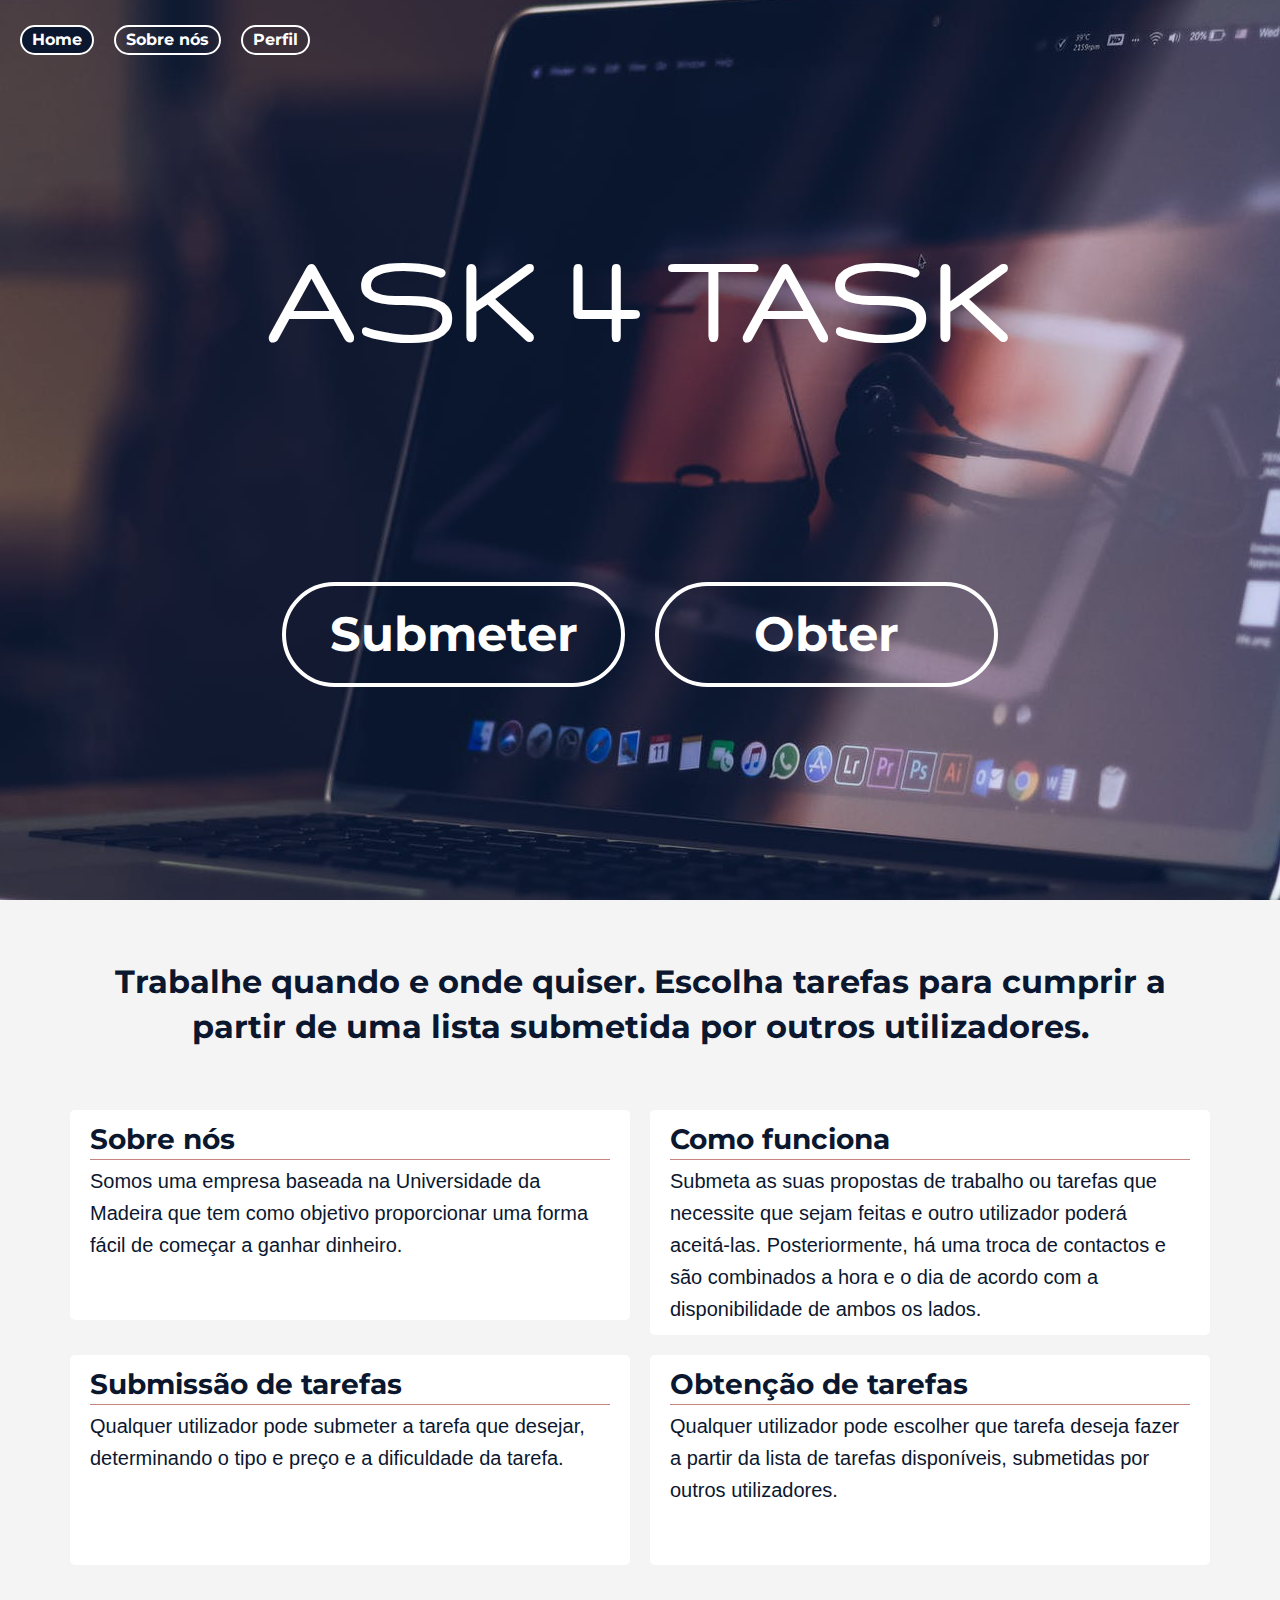
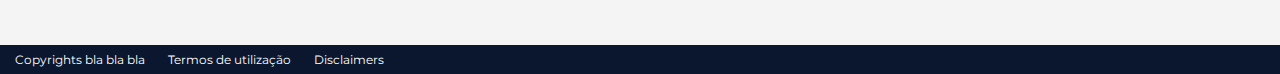
==== index.html @ dac8b2d6 "Ask4Task" ====
<!doctype html>
<html>
  <head>
    <meta charset="utf-8">
    <meta description="Trabalhe quando e onde quiser. Escolha tarefas para cumprir a partir de uma lista submetida por outros utilizadores.">
    <meta http-equiv="x-ua-compatible" content="ie=edge">
    <meta name="viewport" content="width=device-width, initial-scale=1.0">
    <title>Nome do Site</title>
    <link rel="stylesheet" href="css/foundation.css">
    <link rel="stylesheet" href="css/app.css">
    <link href="https://fonts.googleapis.com/css?family=Gruppo|Montserrat" rel="stylesheet">
  </head>
  <body>

<!-- Menu -->
<ul class="dropdown menu" data-dropdown-menu>
  <li class="active"><a href="#">Home</a></li>
  <li><a href="#">Sobre nós</a></li>
  <li><a href="#">Perfil</a></li>
</ul>

<!-- HEADER -->
    <header>
      <div id="block">
        <h1>ASK 4 TASK</h1>
      <div id="buttons">
      <div class="grid-x">
        <section class="cell small-12 medium-6 large-6">
          <div class="single-button">
          <a href="SubmitTask/submittask.html">
            <h2>Submeter</h2>
          </a>
          </div>
        </section>
        <section class="cell small-12 medium-6 large-6">
        <div class="single-button">
          <a href="GetTask/gettask.html">
            <h2>Obter</h2>
          </a>
        </div>
        </section>
      </div>
      </div>
      </div>
    </header>
    <main>
      <section>
        <h1 id="description">Trabalhe quando e onde quiser. Escolha tarefas para cumprir a partir de uma lista submetida por outros utilizadores.</h1>
        <div class="grid-x" id="posts">
          <div class="cell small-12 large-6">
            <div class="post">
              <h2>Sobre nós</h2>
              <p>Somos uma empresa baseada na Universidade da Madeira que tem como objetivo proporcionar uma forma fácil de começar a ganhar dinheiro.</p>
            </div>
          </div>
          <div class="cell small-12 large-6">
            <div class="post">
              <h2>Como funciona</h2>
              <p>Submeta as suas propostas de trabalho ou tarefas que necessite que sejam feitas e outro utilizador poderá aceitá-las. Posteriormente, há uma troca de contactos e são combinados a hora e o dia de acordo com a disponibilidade de ambos os lados.</p>
            </div>
          </div>
          <div class="cell small-12 large-6">
            <div class="post">
              <h2>Submissão de tarefas</h2>
              <p>Qualquer utilizador pode submeter a tarefa que desejar, determinando o tipo e preço e a dificuldade da tarefa.</p>
            </div>
          </div>
          <div class="cell small-12 large-6">
            <div class="post">
              <h2>Obtenção de tarefas</h2>
              <p>Qualquer utilizador pode escolher que tarefa deseja fazer a partir da lista de tarefas disponíveis, submetidas por outros utilizadores.</p>
            </div>
          </div>
        </div>
      </section>
    </main>
    <script src="js/vendor/jquery.js"></script>
    <script src="js/vendor/what-input.js"></script>
    <script src="js/vendor/foundation.js"></script>
    <script src="js/app.js"></script>
  </body>
  <footer id="main-footer">
      <ul>
        <li>
          Copyrights bla bla bla
        </li>
        <li>
          Termos de utilização
        </li>
        <li>
          Disclaimers
        </li>
      </ul>
  </footer>
</html>
---- css/app.css ----
/* CSS document */

body {
	background: #f4f4f4;
	margin: 0 !important;
	padding: 0 !important;
	font-family: 'Montserrat', sans-serif;
	font-size: 16px;
	color: #0b172f;
}

h1, h2, h3, h4, h5 {
	font-family: 'Montserrat', sans-serif;
	font-weight: bold;
	color: #0b172f;
}

p {
	font-family: arial;
	font-size: 0.9em;
	margin: 0px !important;
}

ul {
	margin: 0 !important;
	padding: 0 !important;
	list-style-type: none;
}

img {
	max-width: 100%;
}

* {
	box-sizing: border-box;
}

.dropdown.menu {
	font-family: 'Montserrat', sans-serif !important;
	font-weight: bold;
	padding: 25px 20px 0 20px !important;
}

.menu {
	background: none;
	position: absolute;
	width: 100%;
}

.menu li {
	margin-right: 20px;
}
.menu a {
	padding: 5px 10px!important;
	border-radius: 50px;
	border: 2px solid white;
}

.menu a:link, a:visited {
	color: white;
	text-decoration: none;
}

.menu a:hover {
	background: #0b172f;
	text-decoration: none;
	transform: scale(1.1);
}

.menu .active a {
	background: #0b172f !important;
}
/* Formatação do website */

/* H E A D E R */

header {
	background: #0b172f;
	background: cover;
	background: url(../Images/pexels-photo-1229861.jpeg) no-repeat center fixed;
	display: flex;
	height: 100vh;
	color: white;
}

header div#block {
	display: block;
	text-align: center;
	max-width: 1400px;
	margin: auto;
	padding: 30px;
}

header h1 {
	font-family: 'Gruppo', cursive;
	color: white;
	font-size: 15vmin;
	animation: 1s cubic-bezier(0.25, 0.46, 0.45, 0.94) both title-enter;
}

header h2 {
	padding: 5px;
	margin: 0;
	font-size: 2em;
	color: white;
}

header div#buttons {
	margin-top: 30%;
	animation: 1s .25s cubic-bezier(0.25, 0.46, 0.45, 0.94) both title-enter;
	transition: .3s ease;
}

header div.single-button {
	text-align: center;
	border-radius: 100px;
	border: 4px solid white;
	margin: 10px 15px;
}

/*header button links*/
header a:link, a:visited {
	color: white;
	text-align: center; 
	text-decoration: none;
}

/*button hover*/
header div.single-button:hover {
	background: #0b172f;
	transform: scale(0.95);
}

/* M A I N */

main {
	margin: 30px 10px 10px 10px;
}

main h2 {
	font-size: 1.25em;
	margin: 0;
	margin-bottom: 5px;
	border-bottom: 1px solid #c6857d;
}

main #description {
	font-size: 1.250em;
	text-align: center;
	padding: 0 10px;
	margin-bottom: 20px;
	transition: .3s ease;
}

.post {
	background: #fff;
	border-radius: 5px;
	padding: 10px;
	margin: 10px;
	transition: .3s ease;
}

/* F O O T E R */

footer#main-footer {
	margin: 10px 0 0 0;
	background: #0b172f;
	padding: 5px;
	font-size: 0.6em;
	text-align: center;
	color: #fff;
}

footer#main-footer ul li {
	display: inline-block;
	margin: 0 10px;
}

 /* Aside links */
aside a:link, a:visited {
	color: white;
	text-decoration: none;
}










/* Keyframes */

@keyframes title-enter {
	0% {
	    opacity: 0;
	    transform: translateY(30px);
	}
	100% {
	    opacity: 1;
	    transform: translateY(0);
	}
}












/* Media Queries for Desktop */
@media screen and (min-width: 1024px) {

p {
	font-size: 1.25em;
}

/* header */

header div#buttons{
	margin-top: 20vh;
}

header div.single-button {
	transition: .3s ease;
}

header h2 {
	font-size: 3em;
	padding: 15px 5px;
}

/* main */

main {
	max-width: 1400px;
	margin: 0 auto;
	padding: 60px;
}

main h2 {
	font-size: 1.75em;
}

main h1#description {
	font-size: 2em;
	margin-bottom: 50px;
}

main div.post {
	min-height: 210px;
	padding: 10px 20px;
}

main div.single-category {
	margin: 10px;
}
/* footer */

footer#main-footer {
	font-size: 0.75em;
	text-align: left;
}
}
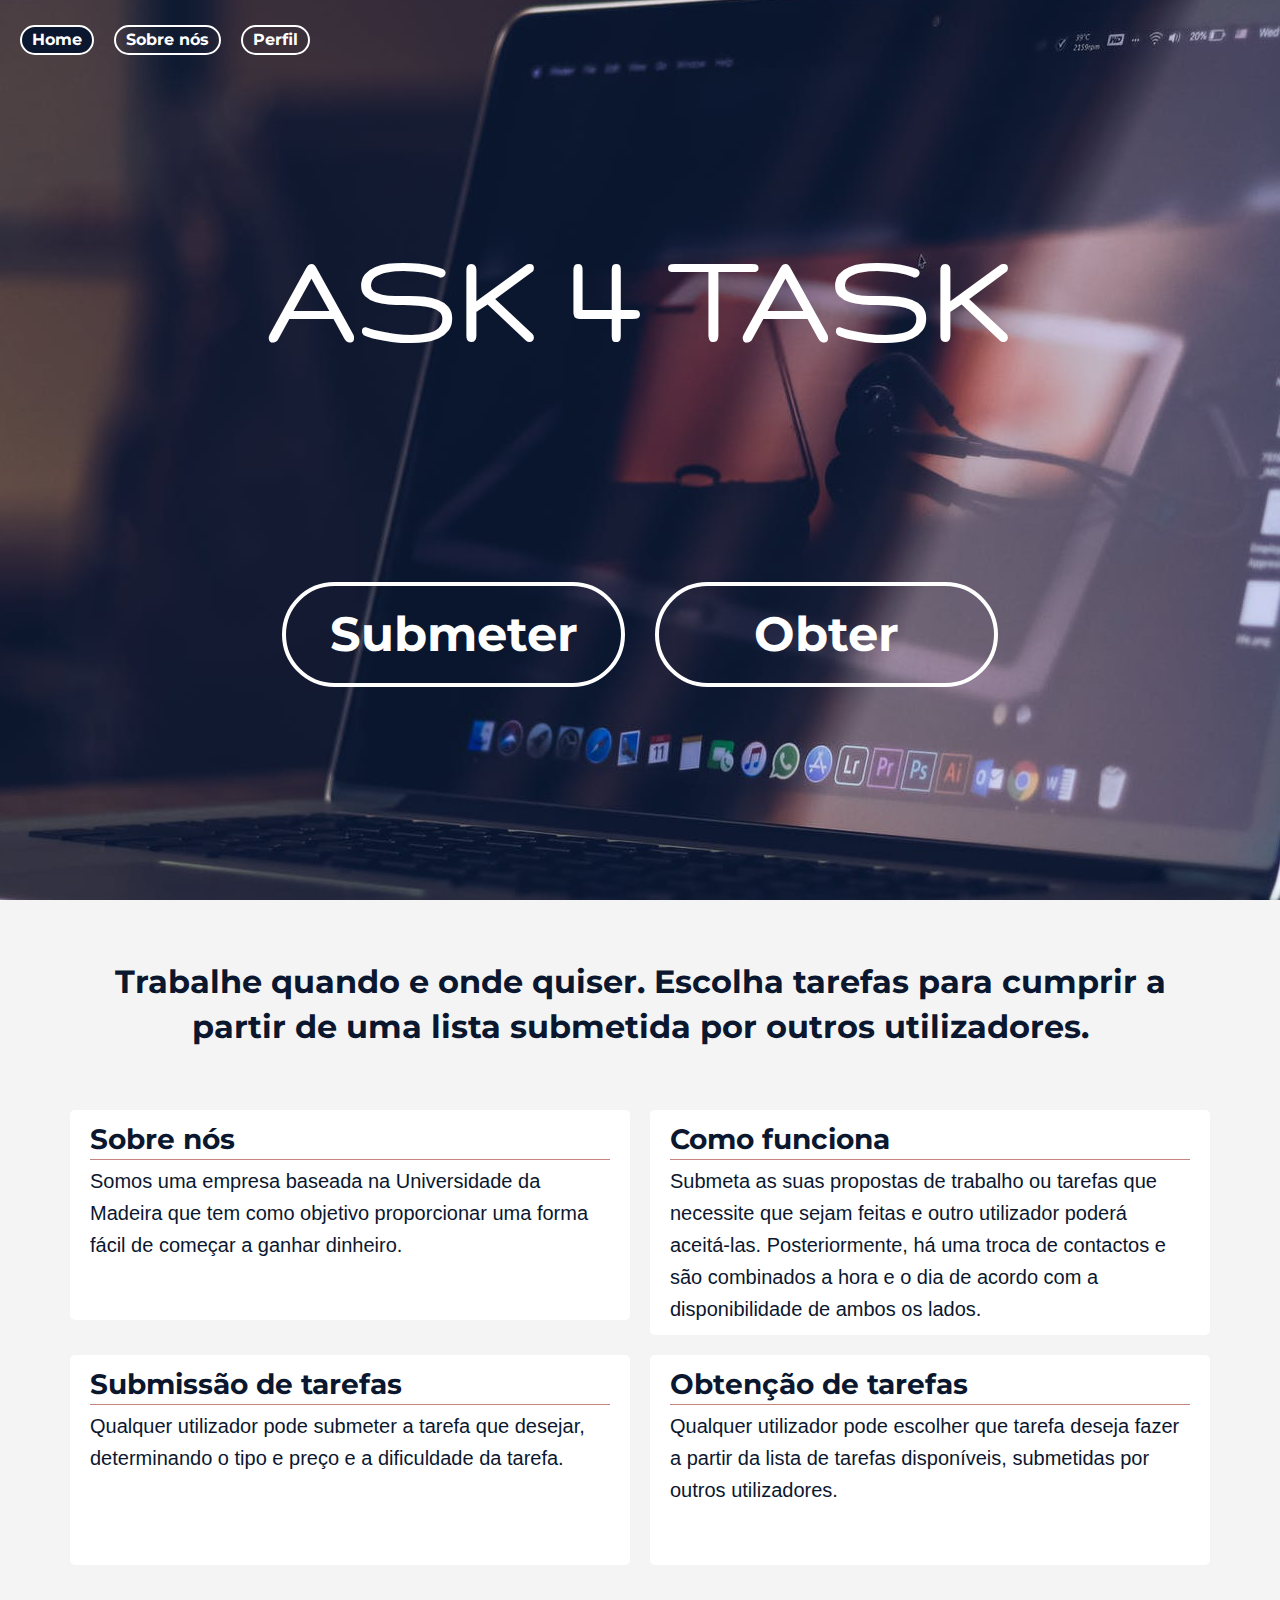
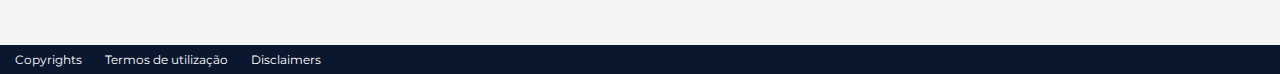
==== commit 2c49295d: "Update index.html" ====
--- a/index.html
+++ b/index.html
@@ -82,7 +82,7 @@
   <footer id="main-footer">
       <ul>
         <li>
-          Copyrights bla bla bla
+          Copyrights
         </li>
         <li>
           Termos de utilização
--- a/css/app.css
+++ b/css/app.css
@@ -76,7 +76,6 @@
 
 header {
 	background: #0b172f;
-	background: cover;
 	background: url(../Images/pexels-photo-1229861.jpeg) no-repeat center fixed;
 	display: flex;
 	height: 100vh;
@@ -108,7 +107,6 @@
 header div#buttons {
 	margin-top: 30%;
 	animation: 1s .25s cubic-bezier(0.25, 0.46, 0.45, 0.94) both title-enter;
-	transition: .3s ease;
 }
 
 header div.single-button {
@@ -149,7 +147,6 @@
 	text-align: center;
 	padding: 0 10px;
 	margin-bottom: 20px;
-	transition: .3s ease;
 }
 
 .post {
@@ -157,7 +154,6 @@
 	border-radius: 5px;
 	padding: 10px;
 	margin: 10px;
-	transition: .3s ease;
 }
 
 /* F O O T E R */
@@ -222,6 +218,10 @@
 	font-size: 1.25em;
 }
 
+.menu a {
+	transition: .3s ease;
+}
+
 /* header */
 
 header div#buttons{
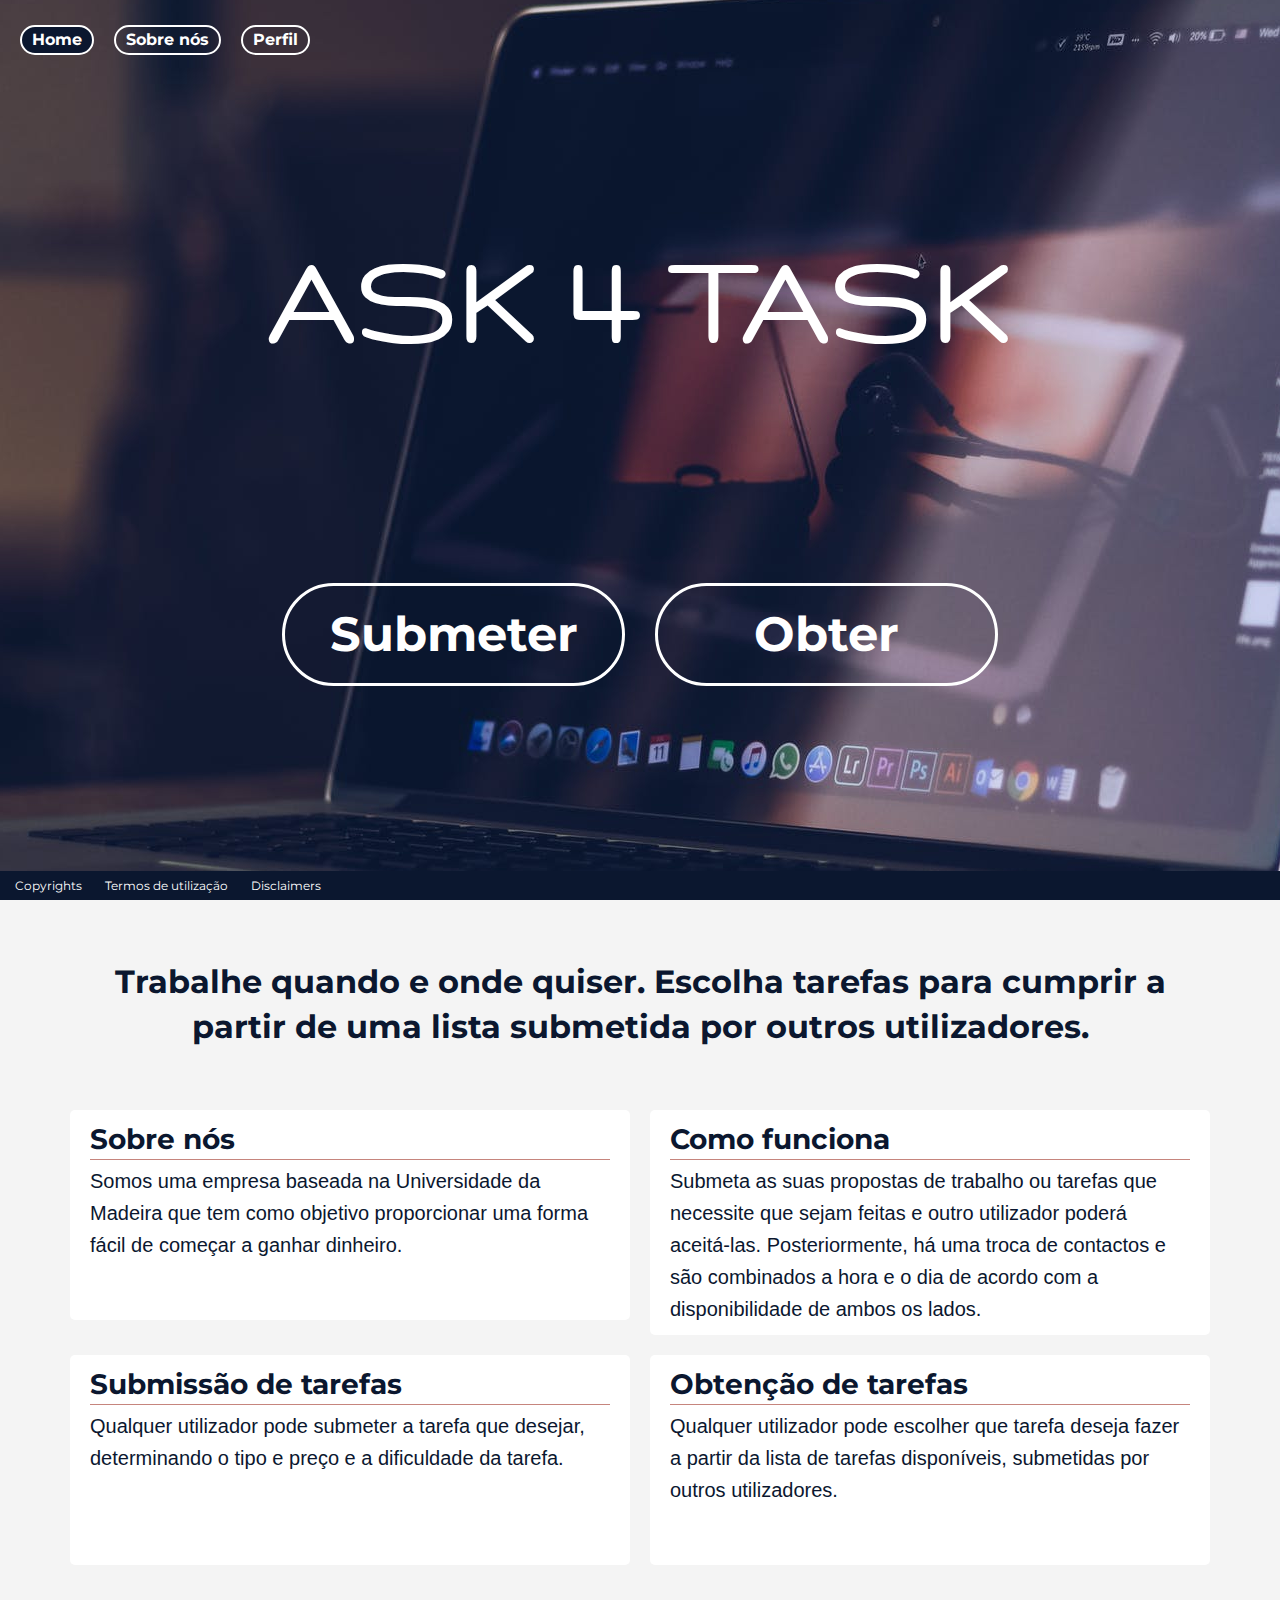
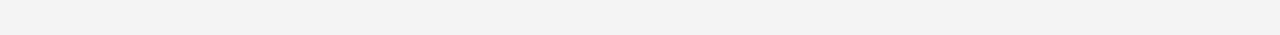
==== commit 89de9a62: "cleanup" ====
--- a/index.html
+++ b/index.html
@@ -20,6 +20,7 @@
 </ul>
 
 <!-- HEADER -->
+
     <header>
       <div id="block">
         <h1>ASK 4 TASK</h1>
@@ -43,6 +44,9 @@
       </div>
       </div>
     </header>
+
+<!-- MAIN -->
+
     <main>
       <section>
         <h1 id="description">Trabalhe quando e onde quiser. Escolha tarefas para cumprir a partir de uma lista submetida por outros utilizadores.</h1>
@@ -79,6 +83,9 @@
     <script src="js/vendor/foundation.js"></script>
     <script src="js/app.js"></script>
   </body>
+
+<!-- FOOTER -->
+
   <footer id="main-footer">
       <ul>
         <li>
--- a/css/app.css
+++ b/css/app.css
@@ -112,7 +112,7 @@
 header div.single-button {
 	text-align: center;
 	border-radius: 100px;
-	border: 4px solid white;
+	border: 3px solid white;
 	margin: 10px 15px;
 }
 
@@ -165,6 +165,9 @@
 	font-size: 0.6em;
 	text-align: center;
 	color: #fff;
+	position: fixed;
+	bottom: 0;
+	width: 100%;
 }
 
 footer#main-footer ul li {
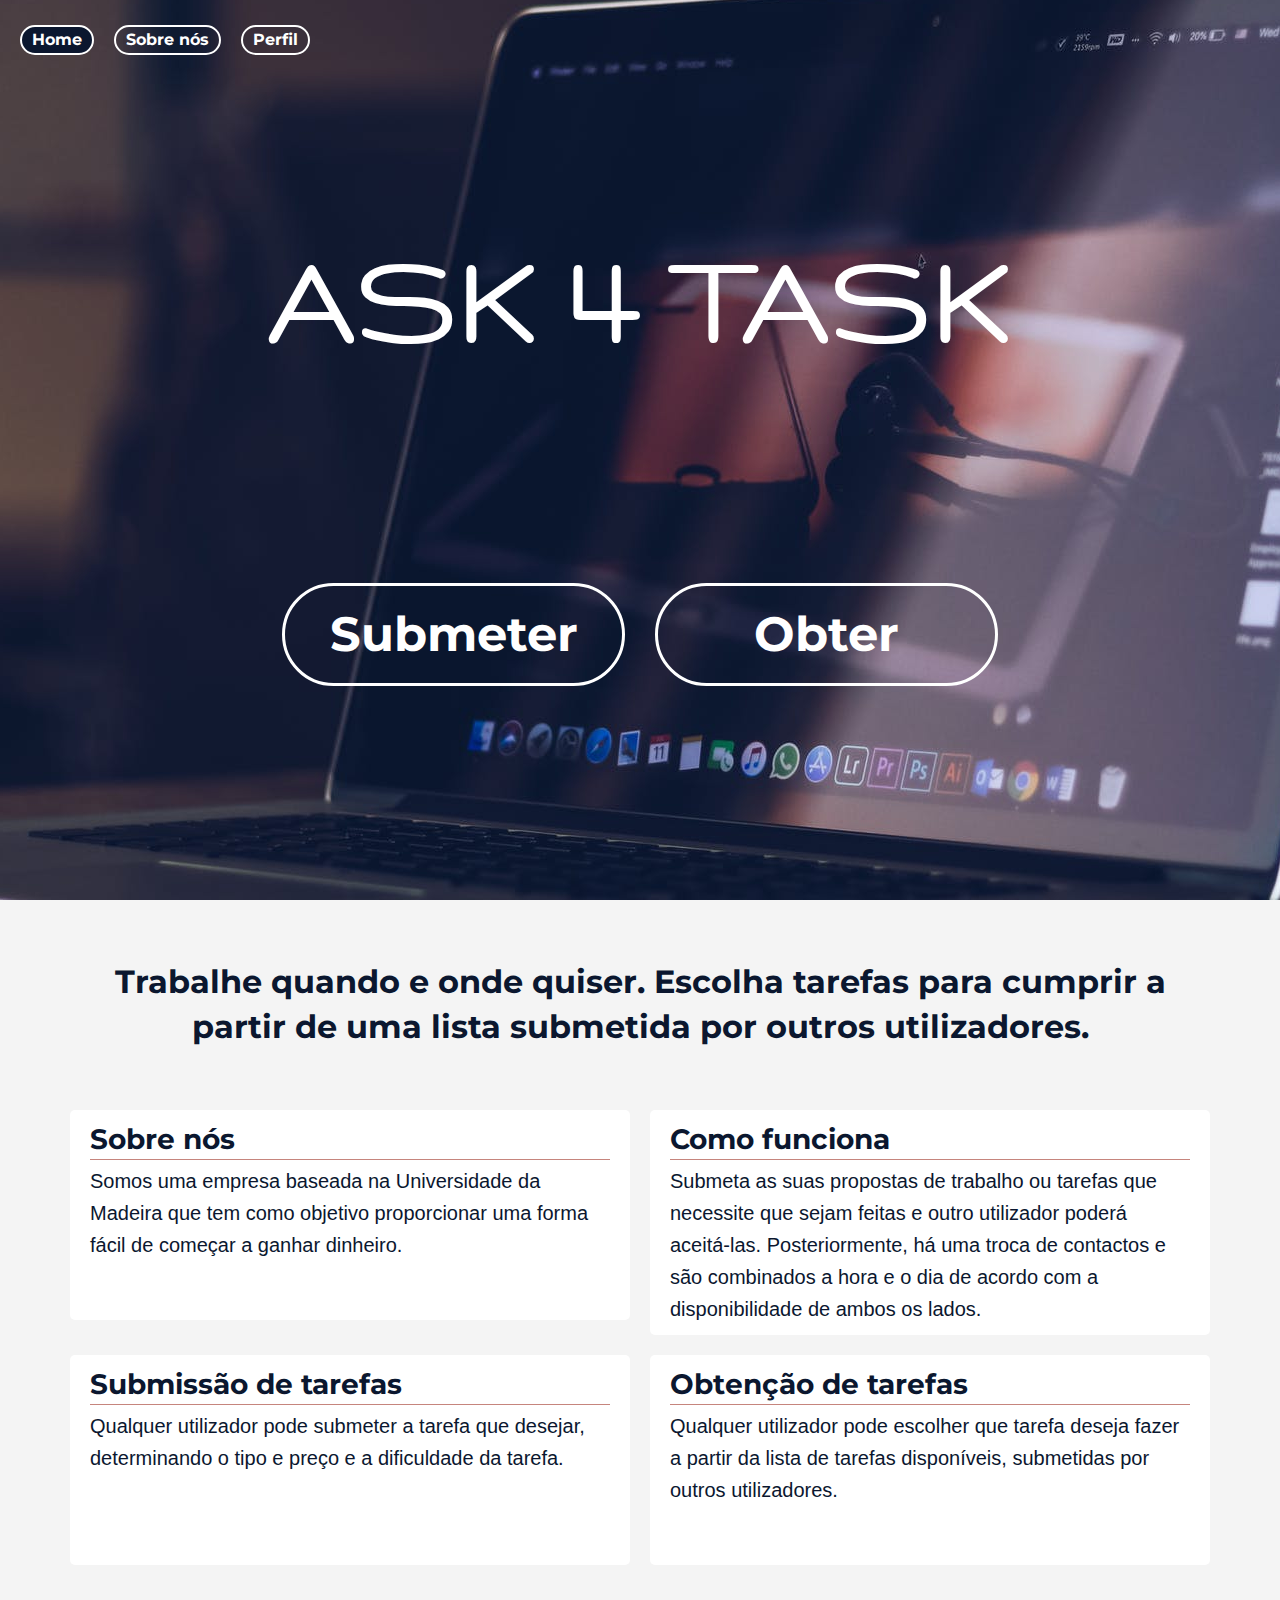
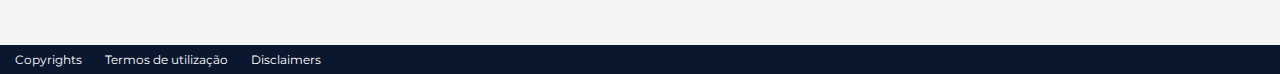
==== commit a45d7cc1: "updated "Sobre nós" menu link" ====
--- a/index.html
+++ b/index.html
@@ -7,7 +7,7 @@
     <meta name="viewport" content="width=device-width, initial-scale=1.0">
     <title>Nome do Site</title>
     <link rel="stylesheet" href="css/foundation.css">
-    <link rel="stylesheet" href="css/app.css">
+    <link rel="stylesheet" href="app.css">
     <link href="https://fonts.googleapis.com/css?family=Gruppo|Montserrat" rel="stylesheet">
   </head>
   <body>
@@ -15,7 +15,7 @@
 <!-- Menu -->
 <ul class="dropdown menu" data-dropdown-menu>
   <li class="active"><a href="#">Home</a></li>
-  <li><a href="#">Sobre nós</a></li>
+  <li><a href="#description">Sobre nós</a></li>
   <li><a href="#">Perfil</a></li>
 </ul>
 
--- a/app.css
+++ b/app.css
@@ -0,0 +1,271 @@
+/* CSS document */
+
+body {
+	background: #f4f4f4;
+	margin: 0 !important;
+	padding: 0 !important;
+	font-family: 'Montserrat', sans-serif;
+	font-size: 16px;
+	color: #0b172f;
+}
+
+h1, h2, h3, h4, h5 {
+	font-family: 'Montserrat', sans-serif;
+	font-weight: bold;
+	color: #0b172f;
+}
+
+p {
+	font-family: arial;
+	font-size: 0.9em;
+	margin: 0px !important;
+}
+
+ul {
+	margin: 0 !important;
+	padding: 0 !important;
+	list-style-type: none;
+}
+
+img {
+	max-width: 100%;
+}
+
+* {
+	box-sizing: border-box;
+}
+
+.dropdown.menu {
+	font-family: 'Montserrat', sans-serif !important;
+	font-weight: bold;
+	padding: 25px 20px 0 20px !important;
+}
+
+.menu {
+	background: none;
+	position: absolute;
+	width: 100%;
+}
+
+.menu li {
+	margin-right: 20px;
+}
+.menu a {
+	padding: 5px 10px!important;
+	border-radius: 50px;
+	border: 2px solid white;
+}
+
+.menu a:link, a:visited {
+	color: white;
+	text-decoration: none;
+}
+
+.menu a:hover {
+	background: #0b172f;
+	text-decoration: none;
+	transform: scale(1.1);
+}
+
+.menu .active a {
+	background: #0b172f !important;
+}
+/* Formatação do website */
+
+/* H E A D E R */
+
+header {
+	background: #0b172f;
+	background: url(Images/pexels-photo-1229861.jpeg) no-repeat center fixed;
+	display: flex;
+	height: 100vh;
+	color: white;
+}
+
+header div#block {
+	display: block;
+	text-align: center;
+	max-width: 1400px;
+	margin: auto;
+	padding: 30px;
+}
+
+header h1 {
+	font-family: 'Gruppo', cursive;
+	color: white;
+	font-size: 15vmin;
+	animation: 1s cubic-bezier(0.25, 0.46, 0.45, 0.94) both title-enter;
+}
+
+header h2 {
+	padding: 5px;
+	margin: 0;
+	font-size: 2em;
+	color: white;
+}
+
+header div#buttons {
+	margin-top: 30%;
+	animation: 1s .25s cubic-bezier(0.25, 0.46, 0.45, 0.94) both title-enter;
+}
+
+header div.single-button {
+	text-align: center;
+	border-radius: 100px;
+	border: 3px solid white;
+	margin: 10px 15px;
+}
+
+/*header button links*/
+header a:link, a:visited {
+	color: white;
+	text-align: center; 
+	text-decoration: none;
+}
+
+/*button hover*/
+header div.single-button:hover {
+	background: #0b172f;
+	transform: scale(0.95);
+}
+
+/* M A I N */
+
+main {
+	margin: 30px 10px 10px 10px;
+}
+
+main h2 {
+	font-size: 1.25em;
+	margin: 0;
+	margin-bottom: 5px;
+	border-bottom: 1px solid #c6857d;
+}
+
+main #description {
+	font-size: 1.250em;
+	text-align: center;
+	padding: 0 10px;
+	margin-bottom: 20px;
+}
+
+.post {
+	background: #fff;
+	border-radius: 5px;
+	padding: 10px;
+	margin: 10px;
+}
+
+/* F O O T E R */
+
+footer#main-footer {
+	margin: 10px 0 0 0;
+	background: #0b172f;
+	padding: 5px;
+	font-size: 0.6em;
+	text-align: center;
+	color: #fff;
+}
+
+footer#main-footer ul li {
+	display: inline-block;
+	margin: 0 10px;
+}
+
+ /* Aside links */
+aside a:link, a:visited {
+	color: white;
+	text-decoration: none;
+}
+
+
+
+
+
+
+
+
+
+
+/* Keyframes */
+
+@keyframes title-enter {
+	0% {
+	    opacity: 0;
+	    transform: translateY(30px);
+	}
+	100% {
+	    opacity: 1;
+	    transform: translateY(0);
+	}
+}
+
+
+
+
+
+
+
+
+
+
+
+
+/* Media Queries for Desktop */
+@media screen and (min-width: 1024px) {
+
+p {
+	font-size: 1.25em;
+}
+
+.menu a {
+	transition: .3s ease;
+}
+
+/* header */
+
+header div#buttons{
+	margin-top: 20vh;
+}
+
+header div.single-button {
+	transition: .3s ease;
+}
+
+header h2 {
+	font-size: 3em;
+	padding: 15px 5px;
+}
+
+/* main */
+
+main {
+	max-width: 1400px;
+	margin: 0 auto;
+	padding: 60px;
+}
+
+main h2 {
+	font-size: 1.75em;
+}
+
+main h1#description {
+	font-size: 2em;
+	margin-bottom: 50px;
+}
+
+main div.post {
+	min-height: 210px;
+	padding: 10px 20px;
+}
+
+main div.single-category {
+	margin: 10px;
+}
+/* footer */
+
+footer#main-footer {
+	font-size: 0.75em;
+	text-align: left;
+}
+}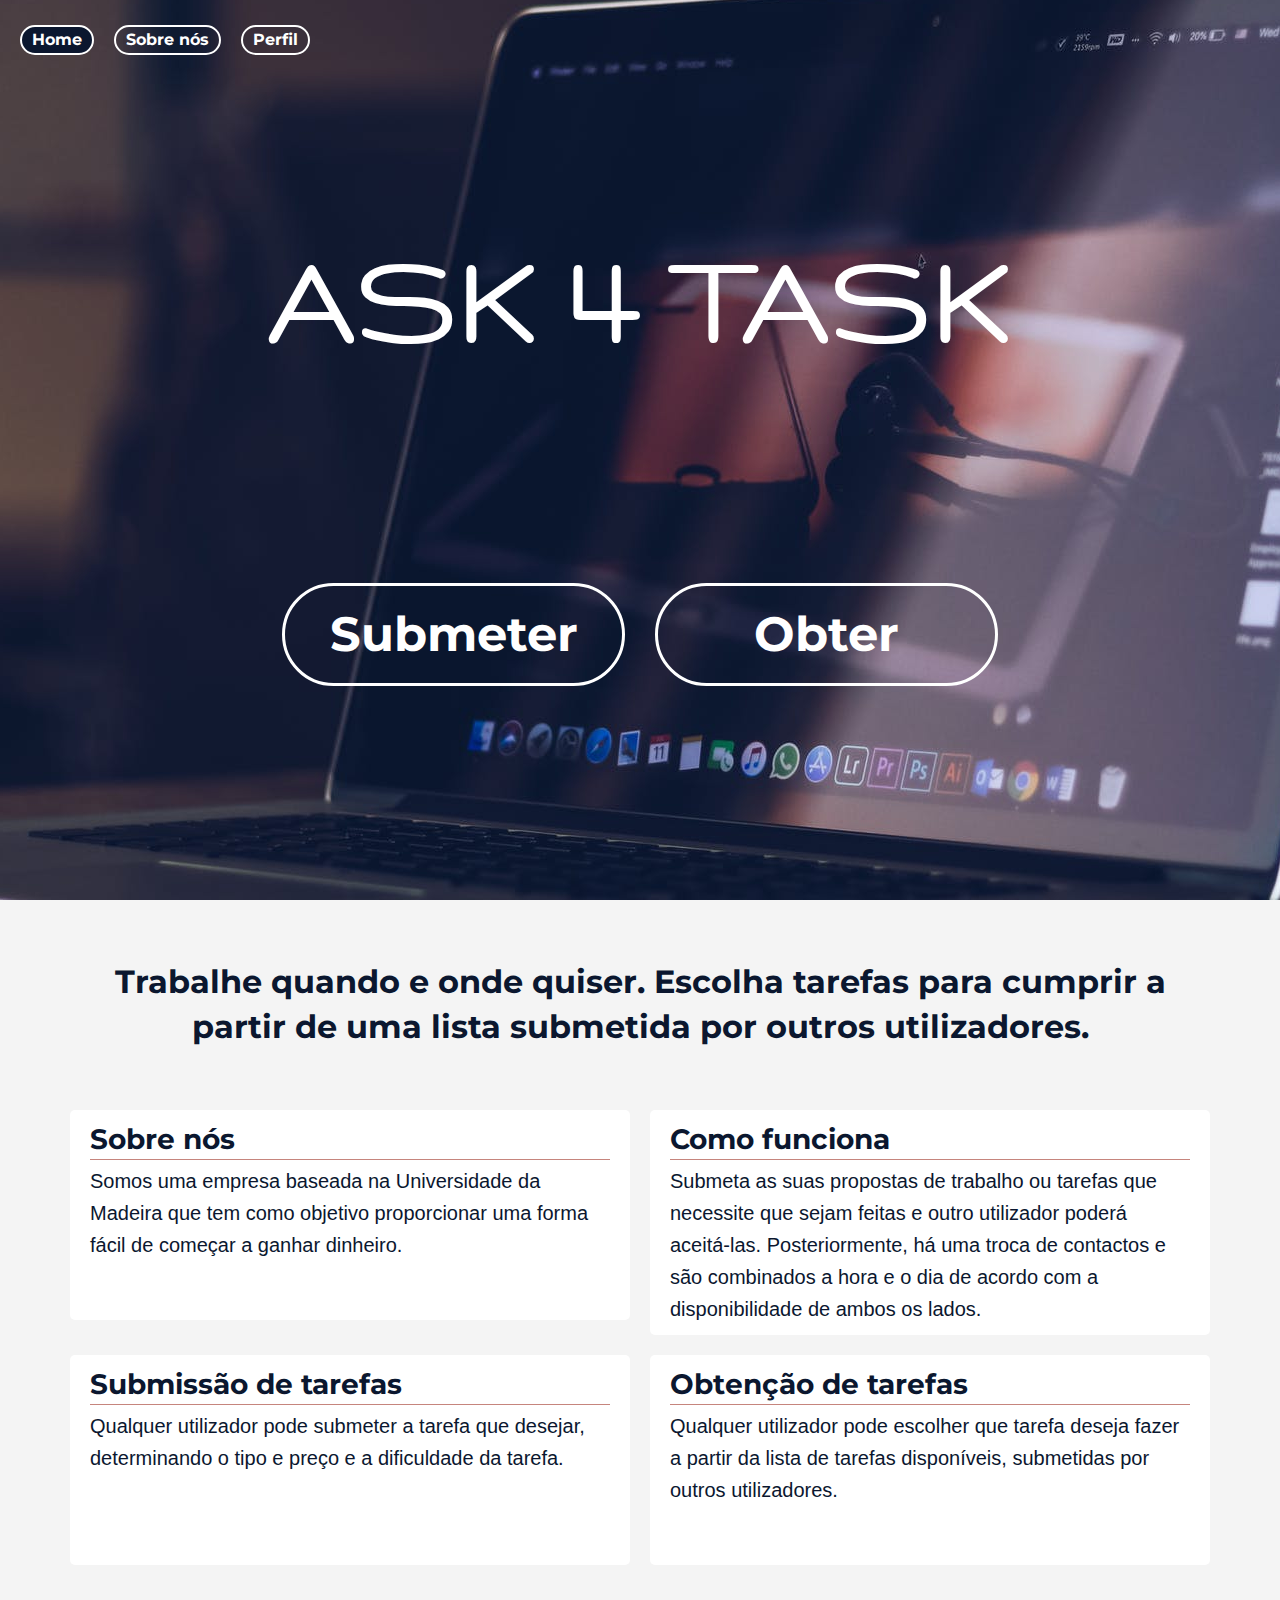
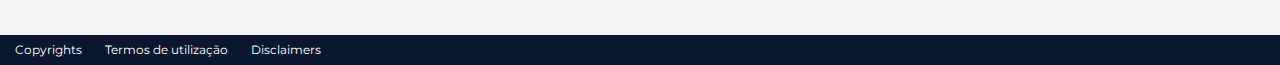
==== commit 22560668: "Updated fo the blind" ====
--- a/index.html
+++ b/index.html
@@ -14,9 +14,9 @@
 
 <!-- Menu -->
 <ul class="dropdown menu" data-dropdown-menu>
-  <li class="active"><a href="#">Home</a></li>
-  <li><a href="#description">Sobre nós</a></li>
-  <li><a href="#">Perfil</a></li>
+  <li class="active"><a href="#" title="Página Principal">Home</a></li>
+  <li><a href="#description" title="Sobre nós" class="jumpLinks">Sobre nós</a></li>
+  <li><a href="#" title="Perfil">Perfil</a></li>
 </ul>
 
 <!-- HEADER -->
@@ -28,14 +28,14 @@
       <div class="grid-x">
         <section class="cell small-12 medium-6 large-6">
           <div class="single-button">
-          <a href="SubmitTask/submittask.html">
+          <a href="SubmitTask/submittask.html" title="Submeter tarefa">
             <h2>Submeter</h2>
           </a>
           </div>
         </section>
         <section class="cell small-12 medium-6 large-6">
         <div class="single-button">
-          <a href="GetTask/gettask.html">
+          <a href="GetTask/gettask.html" title="Obter tarefa">
             <h2>Obter</h2>
           </a>
         </div>
@@ -78,13 +78,8 @@
         </div>
       </section>
     </main>
-    <script src="js/vendor/jquery.js"></script>
-    <script src="js/vendor/what-input.js"></script>
-    <script src="js/vendor/foundation.js"></script>
-    <script src="js/app.js"></script>
-  </body>
-
-<!-- FOOTER -->
+    
+    <!-- FOOTER -->
 
   <footer id="main-footer">
       <ul>
@@ -99,4 +94,12 @@
         </li>
       </ul>
   </footer>
+
+<!--Scripts-->
+    <script src="js/vendor/jquery.js"></script>
+    <script src="js/vendor/what-input.js"></script>
+    <script src="js/vendor/foundation.js"></script>
+    <script src="js/app.js"></script>
+    
+  </body>
 </html>
--- a/app.css
+++ b/app.css
@@ -48,8 +48,10 @@
 }
 
 .menu li {
-	margin-right: 20px;
-}
+	margin-right: auto;
+	margin-left: auto;
+}
+
 .menu a {
 	padding: 5px 10px!important;
 	border-radius: 50px;
@@ -65,6 +67,7 @@
 	background: #0b172f;
 	text-decoration: none;
 	transform: scale(1.1);
+	transition: .3s ease;
 }
 
 .menu .active a {
@@ -159,6 +162,7 @@
 /* F O O T E R */
 
 footer#main-footer {
+	height: 30px;
 	margin: 10px 0 0 0;
 	background: #0b172f;
 	padding: 5px;
@@ -170,6 +174,7 @@
 footer#main-footer ul li {
 	display: inline-block;
 	margin: 0 10px;
+	line-height: 20px;
 }
 
  /* Aside links */
@@ -212,14 +217,28 @@
 
 
 /* Media Queries for Desktop */
+@media screen and (min-width: 640px) {
+
+.menu li {
+	margin: 0;
+	margin-right: 20px;
+}
+
+}
+
+
+
+
+
+
+
+
+
+
 @media screen and (min-width: 1024px) {
 
 p {
 	font-size: 1.25em;
-}
-
-.menu a {
-	transition: .3s ease;
 }
 
 /* header */
@@ -242,7 +261,7 @@
 main {
 	max-width: 1400px;
 	margin: 0 auto;
-	padding: 60px;
+	padding: 60px 60px 50px 60px;
 }
 
 main h2 {
